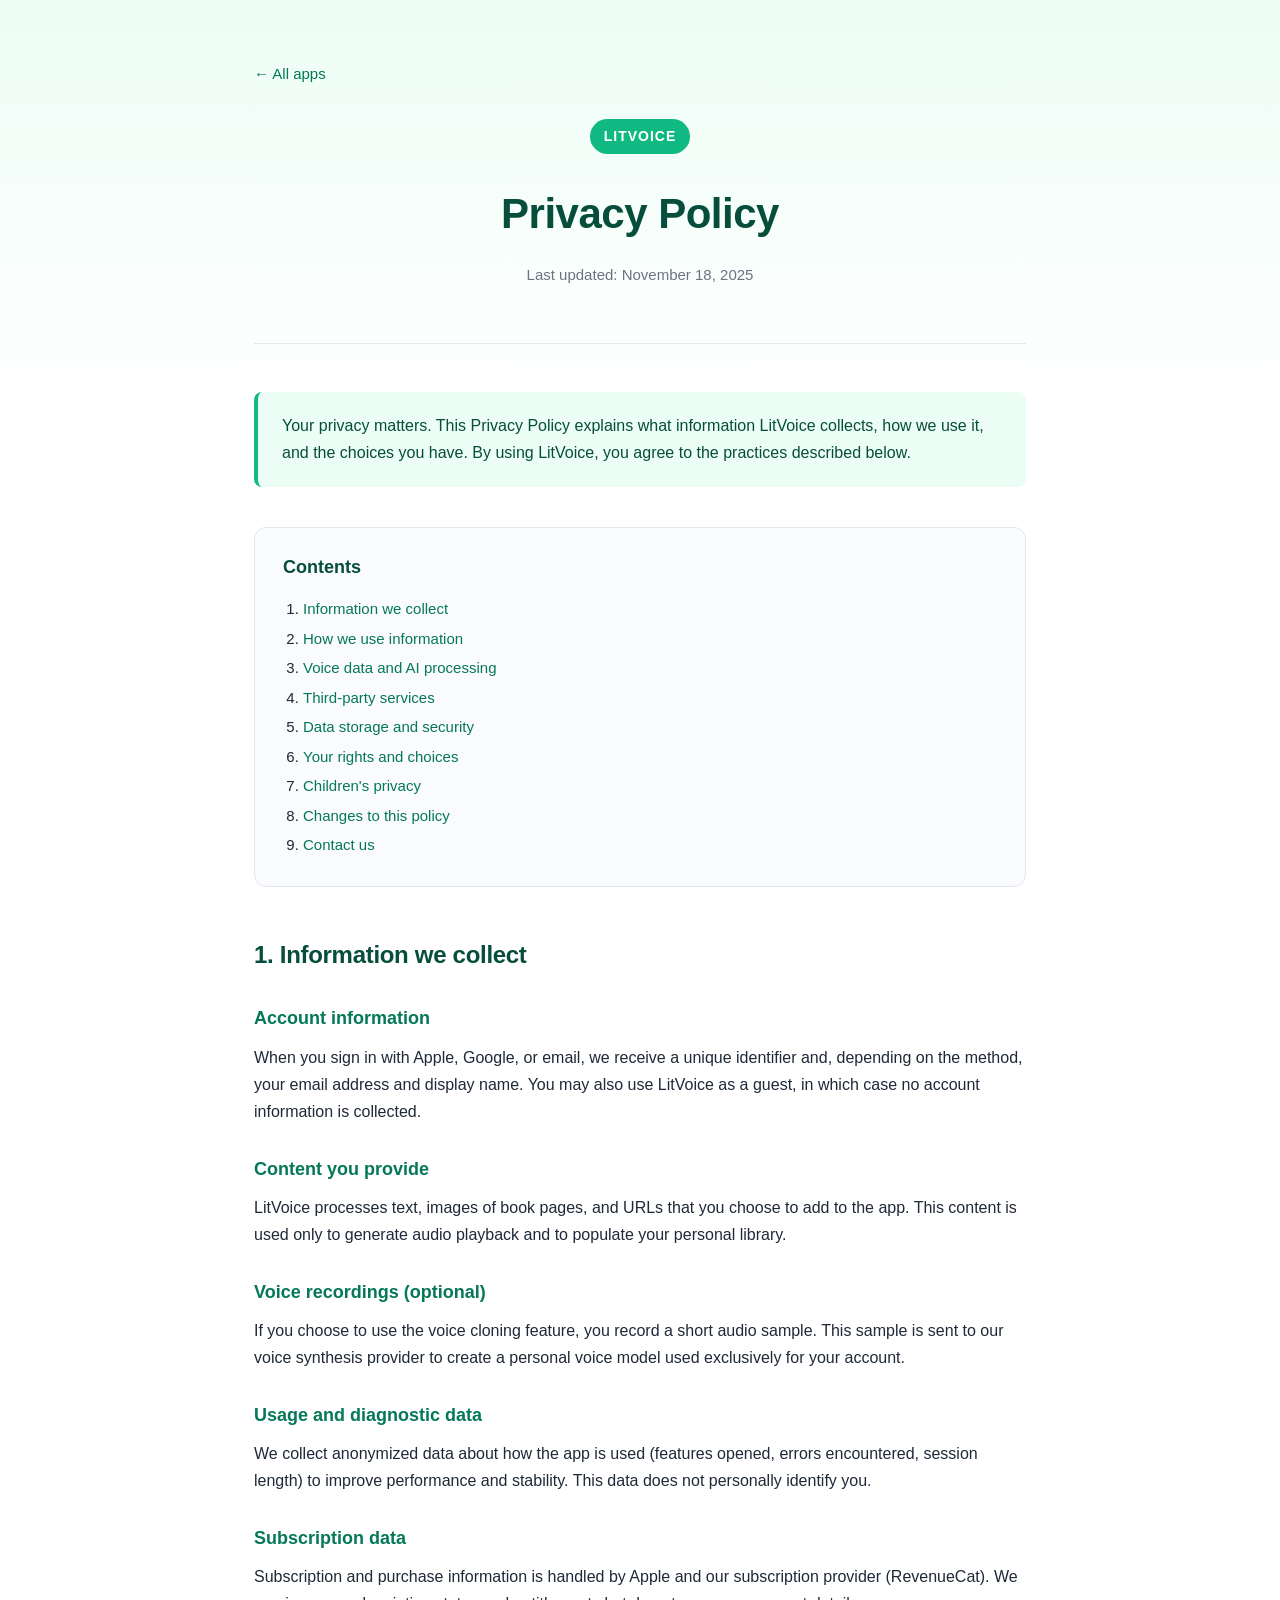
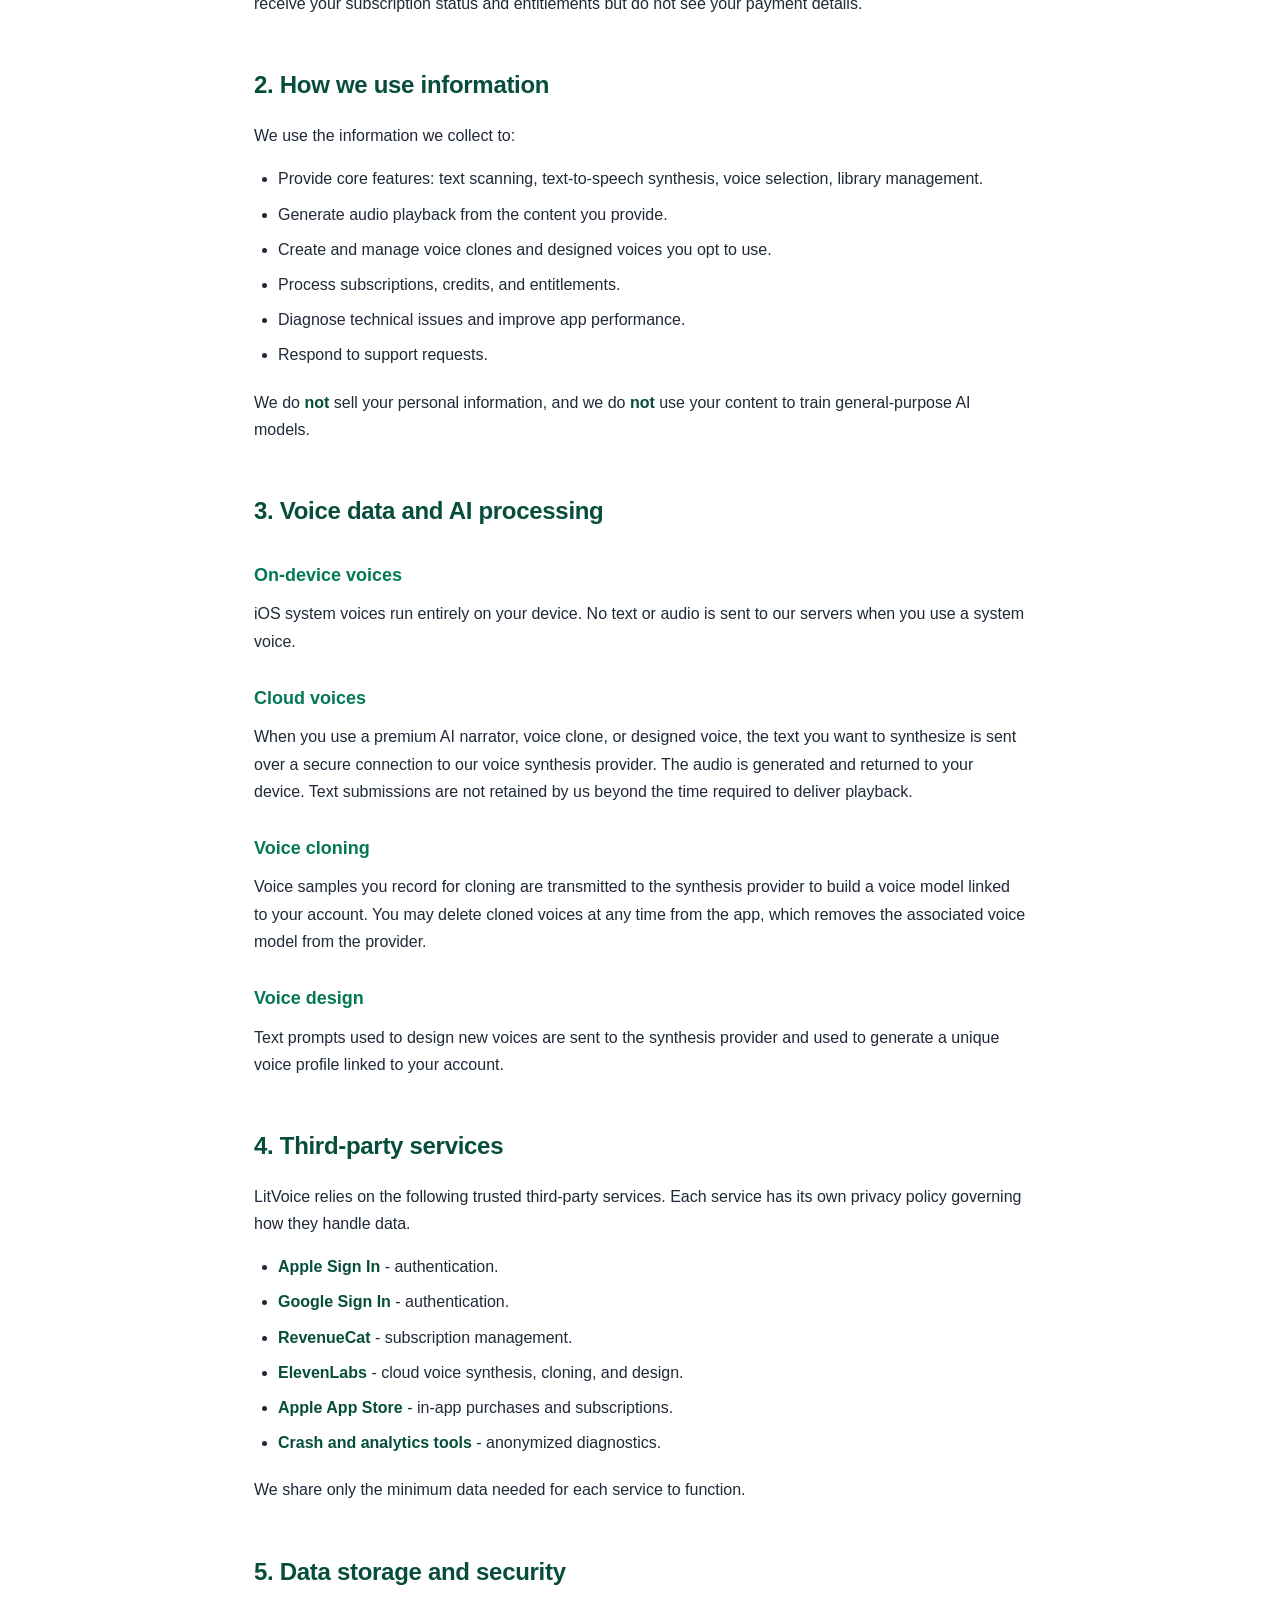
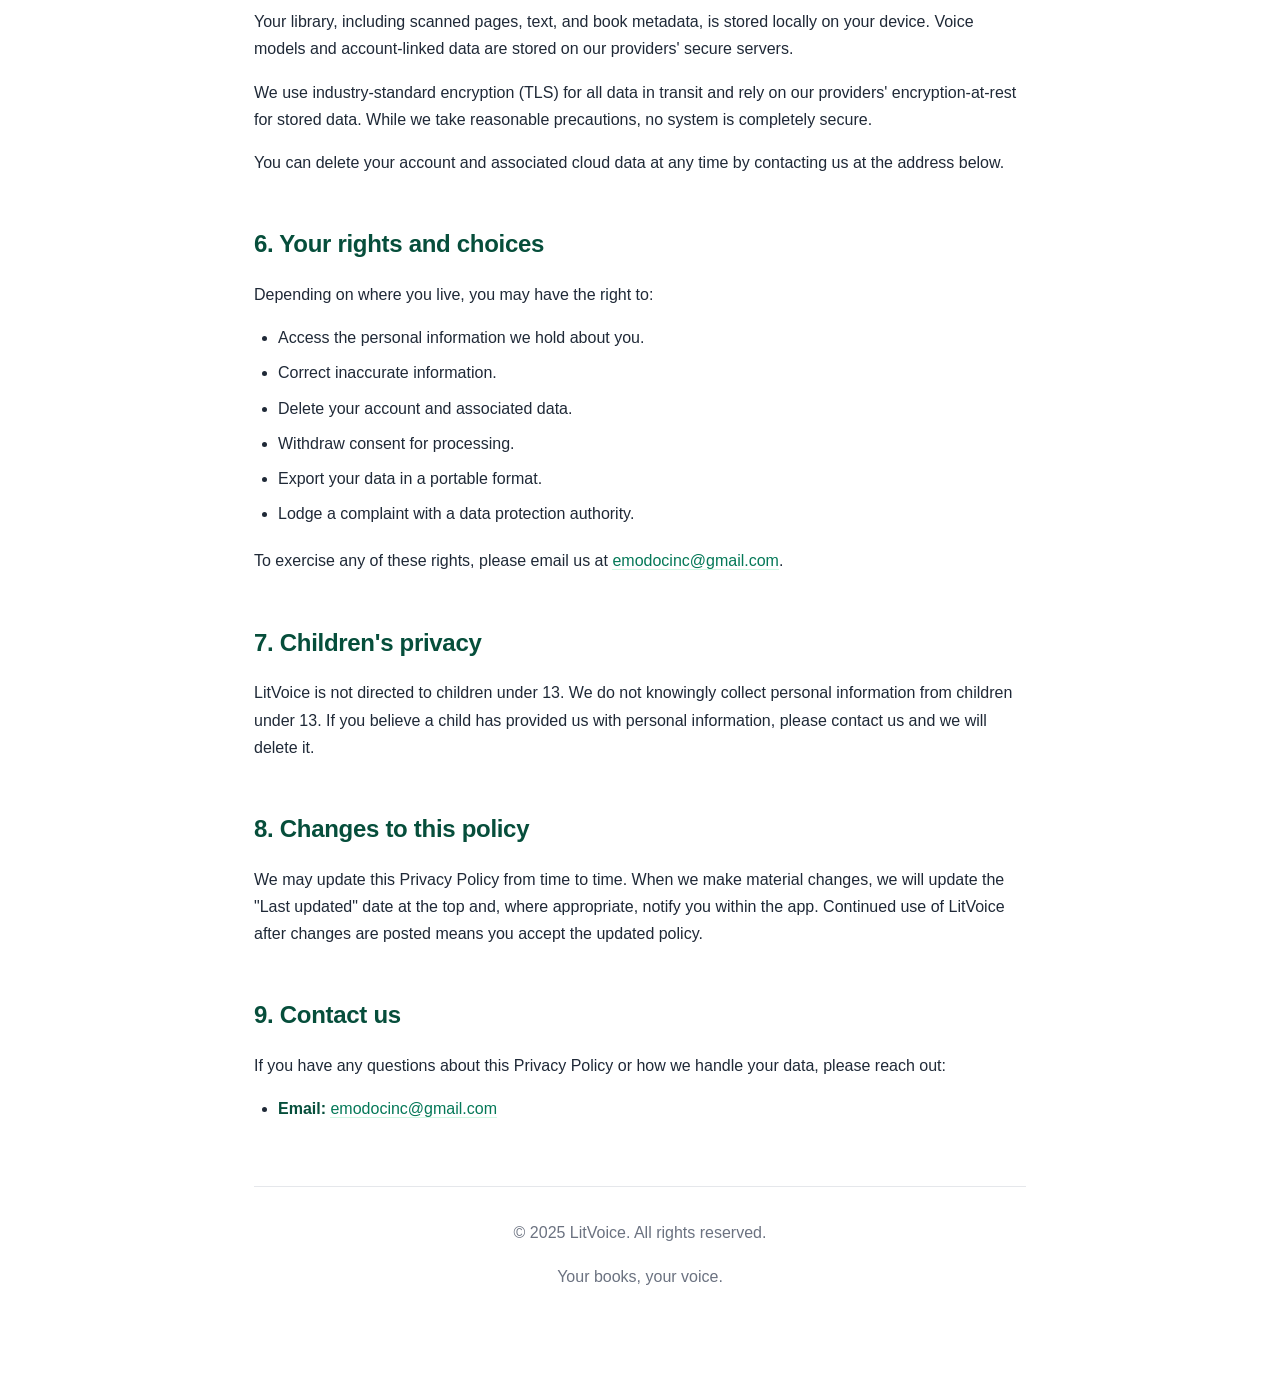
==== litvoice/privacy.html @ 5a737158 "Restructure site for GitHub Pages with app home page. Add Emodoc landing page, move LitVoice privacy" ====
<!DOCTYPE html>
<html lang="en">
<head>
  <meta charset="UTF-8">
  <meta name="viewport" content="width=device-width, initial-scale=1.0">
  <title>Privacy Policy - LitVoice</title>
  <link rel="stylesheet" href="../assets/css/common.css">
  <link rel="stylesheet" href="../assets/css/policy.css">
</head>
<body>
  <div class="container">

    <a class="back-link" href="../index.html">&larr; All apps</a>

    <header class="site-header">
      <span class="app-logo">LitVoice</span>
      <h1>Privacy Policy</h1>
      <p class="meta">Last updated: November 18, 2025</p>
    </header>

    <div class="intro">
      <p>Your privacy matters. This Privacy Policy explains what information LitVoice collects, how we use it, and the choices you have. By using LitVoice, you agree to the practices described below.</p>
    </div>

    <nav class="toc">
      <h3>Contents</h3>
      <ol>
        <li><a href="#info-we-collect">Information we collect</a></li>
        <li><a href="#how-we-use">How we use information</a></li>
        <li><a href="#voice-data">Voice data and AI processing</a></li>
        <li><a href="#third-parties">Third-party services</a></li>
        <li><a href="#data-storage">Data storage and security</a></li>
        <li><a href="#your-rights">Your rights and choices</a></li>
        <li><a href="#children">Children's privacy</a></li>
        <li><a href="#changes">Changes to this policy</a></li>
        <li><a href="#contact">Contact us</a></li>
      </ol>
    </nav>

    <section id="info-we-collect">
      <h2>1. Information we collect</h2>

      <h3>Account information</h3>
      <p>When you sign in with Apple, Google, or email, we receive a unique identifier and, depending on the method, your email address and display name. You may also use LitVoice as a guest, in which case no account information is collected.</p>

      <h3>Content you provide</h3>
      <p>LitVoice processes text, images of book pages, and URLs that you choose to add to the app. This content is used only to generate audio playback and to populate your personal library.</p>

      <h3>Voice recordings (optional)</h3>
      <p>If you choose to use the voice cloning feature, you record a short audio sample. This sample is sent to our voice synthesis provider to create a personal voice model used exclusively for your account.</p>

      <h3>Usage and diagnostic data</h3>
      <p>We collect anonymized data about how the app is used (features opened, errors encountered, session length) to improve performance and stability. This data does not personally identify you.</p>

      <h3>Subscription data</h3>
      <p>Subscription and purchase information is handled by Apple and our subscription provider (RevenueCat). We receive your subscription status and entitlements but do not see your payment details.</p>
    </section>

    <section id="how-we-use">
      <h2>2. How we use information</h2>
      <p>We use the information we collect to:</p>
      <ul>
        <li>Provide core features: text scanning, text-to-speech synthesis, voice selection, library management.</li>
        <li>Generate audio playback from the content you provide.</li>
        <li>Create and manage voice clones and designed voices you opt to use.</li>
        <li>Process subscriptions, credits, and entitlements.</li>
        <li>Diagnose technical issues and improve app performance.</li>
        <li>Respond to support requests.</li>
      </ul>
      <p>We do <strong>not</strong> sell your personal information, and we do <strong>not</strong> use your content to train general-purpose AI models.</p>
    </section>

    <section id="voice-data">
      <h2>3. Voice data and AI processing</h2>

      <h3>On-device voices</h3>
      <p>iOS system voices run entirely on your device. No text or audio is sent to our servers when you use a system voice.</p>

      <h3>Cloud voices</h3>
      <p>When you use a premium AI narrator, voice clone, or designed voice, the text you want to synthesize is sent over a secure connection to our voice synthesis provider. The audio is generated and returned to your device. Text submissions are not retained by us beyond the time required to deliver playback.</p>

      <h3>Voice cloning</h3>
      <p>Voice samples you record for cloning are transmitted to the synthesis provider to build a voice model linked to your account. You may delete cloned voices at any time from the app, which removes the associated voice model from the provider.</p>

      <h3>Voice design</h3>
      <p>Text prompts used to design new voices are sent to the synthesis provider and used to generate a unique voice profile linked to your account.</p>
    </section>

    <section id="third-parties">
      <h2>4. Third-party services</h2>
      <p>LitVoice relies on the following trusted third-party services. Each service has its own privacy policy governing how they handle data.</p>
      <ul>
        <li><strong>Apple Sign In</strong> - authentication.</li>
        <li><strong>Google Sign In</strong> - authentication.</li>
        <li><strong>RevenueCat</strong> - subscription management.</li>
        <li><strong>ElevenLabs</strong> - cloud voice synthesis, cloning, and design.</li>
        <li><strong>Apple App Store</strong> - in-app purchases and subscriptions.</li>
        <li><strong>Crash and analytics tools</strong> - anonymized diagnostics.</li>
      </ul>
      <p>We share only the minimum data needed for each service to function.</p>
    </section>

    <section id="data-storage">
      <h2>5. Data storage and security</h2>
      <p>Your library, including scanned pages, text, and book metadata, is stored locally on your device. Voice models and account-linked data are stored on our providers' secure servers.</p>
      <p>We use industry-standard encryption (TLS) for all data in transit and rely on our providers' encryption-at-rest for stored data. While we take reasonable precautions, no system is completely secure.</p>
      <p>You can delete your account and associated cloud data at any time by contacting us at the address below.</p>
    </section>

    <section id="your-rights">
      <h2>6. Your rights and choices</h2>
      <p>Depending on where you live, you may have the right to:</p>
      <ul>
        <li>Access the personal information we hold about you.</li>
        <li>Correct inaccurate information.</li>
        <li>Delete your account and associated data.</li>
        <li>Withdraw consent for processing.</li>
        <li>Export your data in a portable format.</li>
        <li>Lodge a complaint with a data protection authority.</li>
      </ul>
      <p>To exercise any of these rights, please email us at <a href="mailto:emodocinc@gmail.com">emodocinc@gmail.com</a>.</p>
    </section>

    <section id="children">
      <h2>7. Children's privacy</h2>
      <p>LitVoice is not directed to children under 13. We do not knowingly collect personal information from children under 13. If you believe a child has provided us with personal information, please contact us and we will delete it.</p>
    </section>

    <section id="changes">
      <h2>8. Changes to this policy</h2>
      <p>We may update this Privacy Policy from time to time. When we make material changes, we will update the "Last updated" date at the top and, where appropriate, notify you within the app. Continued use of LitVoice after changes are posted means you accept the updated policy.</p>
    </section>

    <section id="contact">
      <h2>9. Contact us</h2>
      <p>If you have any questions about this Privacy Policy or how we handle your data, please reach out:</p>
      <ul>
        <li><strong>Email:</strong> <a href="mailto:emodocinc@gmail.com">emodocinc@gmail.com</a></li>
      </ul>
    </section>

    <footer class="site-footer">
      <p>&copy; 2025 LitVoice. All rights reserved.</p>
      <p style="margin-top:8px;">Your books, your voice.</p>
    </footer>

  </div>
</body>
</html>
---- assets/css/common.css ----
:root {
  --emerald: #10B981;
  --emerald-dark: #047857;
  --emerald-deep: #064E3B;
  --mint: #ECFDF5;
  --mint-soft: #D1FAE5;
  --text: #1F2937;
  --text-light: #6B7280;
  --bg: #FFFFFF;
  --border: #E5E7EB;
}

* { box-sizing: border-box; margin: 0; padding: 0; }

body {
  font-family: -apple-system, BlinkMacSystemFont, "SF Pro Display", "Segoe UI", Roboto, sans-serif;
  background: linear-gradient(180deg, var(--mint) 0%, var(--bg) 400px);
  color: var(--text);
  line-height: 1.7;
  -webkit-font-smoothing: antialiased;
  min-height: 100vh;
}

.container {
  max-width: 820px;
  margin: 0 auto;
  padding: 60px 24px 80px;
}

.site-header {
  text-align: center;
  margin-bottom: 48px;
  padding-bottom: 40px;
  border-bottom: 1px solid var(--border);
}

.brand {
  display: inline-block;
  background: var(--emerald);
  color: white;
  font-weight: 700;
  font-size: 14px;
  letter-spacing: 1px;
  padding: 6px 14px;
  border-radius: 999px;
  margin-bottom: 24px;
  text-transform: uppercase;
  text-decoration: none;
}

h1 {
  font-size: 42px;
  font-weight: 800;
  color: var(--emerald-deep);
  margin-bottom: 12px;
  letter-spacing: -0.5px;
}

.subtitle,
.meta {
  color: var(--text-light);
  font-size: 15px;
}

h2 {
  font-size: 24px;
  font-weight: 700;
  color: var(--emerald-deep);
  margin-top: 48px;
  margin-bottom: 16px;
  letter-spacing: -0.3px;
}

h3 {
  font-size: 18px;
  font-weight: 600;
  color: var(--emerald-dark);
  margin-top: 28px;
  margin-bottom: 10px;
}

p { margin-bottom: 16px; font-size: 16px; }

ul { margin: 0 0 20px 24px; }

li { margin-bottom: 8px; font-size: 16px; }

strong {
  color: var(--emerald-deep);
  font-weight: 600;
}

a {
  color: var(--emerald-dark);
  text-decoration: none;
  border-bottom: 1px solid var(--mint-soft);
  transition: border-color 0.2s;
}

a:hover { border-bottom-color: var(--emerald); }

.back-link {
  display: inline-block;
  margin-bottom: 32px;
  font-size: 15px;
  border: none;
}

.back-link:hover { color: var(--emerald); }

.site-footer {
  margin-top: 64px;
  padding-top: 32px;
  border-top: 1px solid var(--border);
  text-align: center;
  color: var(--text-light);
  font-size: 14px;
}

.site-footer a {
  color: var(--emerald-dark);
  border: none;
}

@media (max-width: 600px) {
  .container { padding: 40px 18px 60px; }
  h1 { font-size: 32px; }
  h2 { font-size: 22px; }
}
---- assets/css/policy.css ----
.intro {
  background: var(--mint);
  border-left: 4px solid var(--emerald);
  padding: 20px 24px;
  border-radius: 8px;
  margin-bottom: 40px;
}

.intro p {
  margin: 0;
  color: var(--emerald-deep);
}

.toc {
  background: #FAFBFC;
  border: 1px solid var(--border);
  border-radius: 12px;
  padding: 24px 28px;
  margin-bottom: 48px;
}

.toc h3 {
  margin-top: 0;
  margin-bottom: 14px;
  color: var(--emerald-deep);
}

.toc ol { margin-left: 20px; }

.toc li {
  margin-bottom: 4px;
  font-size: 15px;
}

.toc a { border: none; }

.app-logo {
  display: inline-block;
  background: var(--emerald);
  color: white;
  font-weight: 700;
  font-size: 14px;
  letter-spacing: 1px;
  padding: 6px 14px;
  border-radius: 999px;
  margin-bottom: 24px;
  text-transform: uppercase;
}
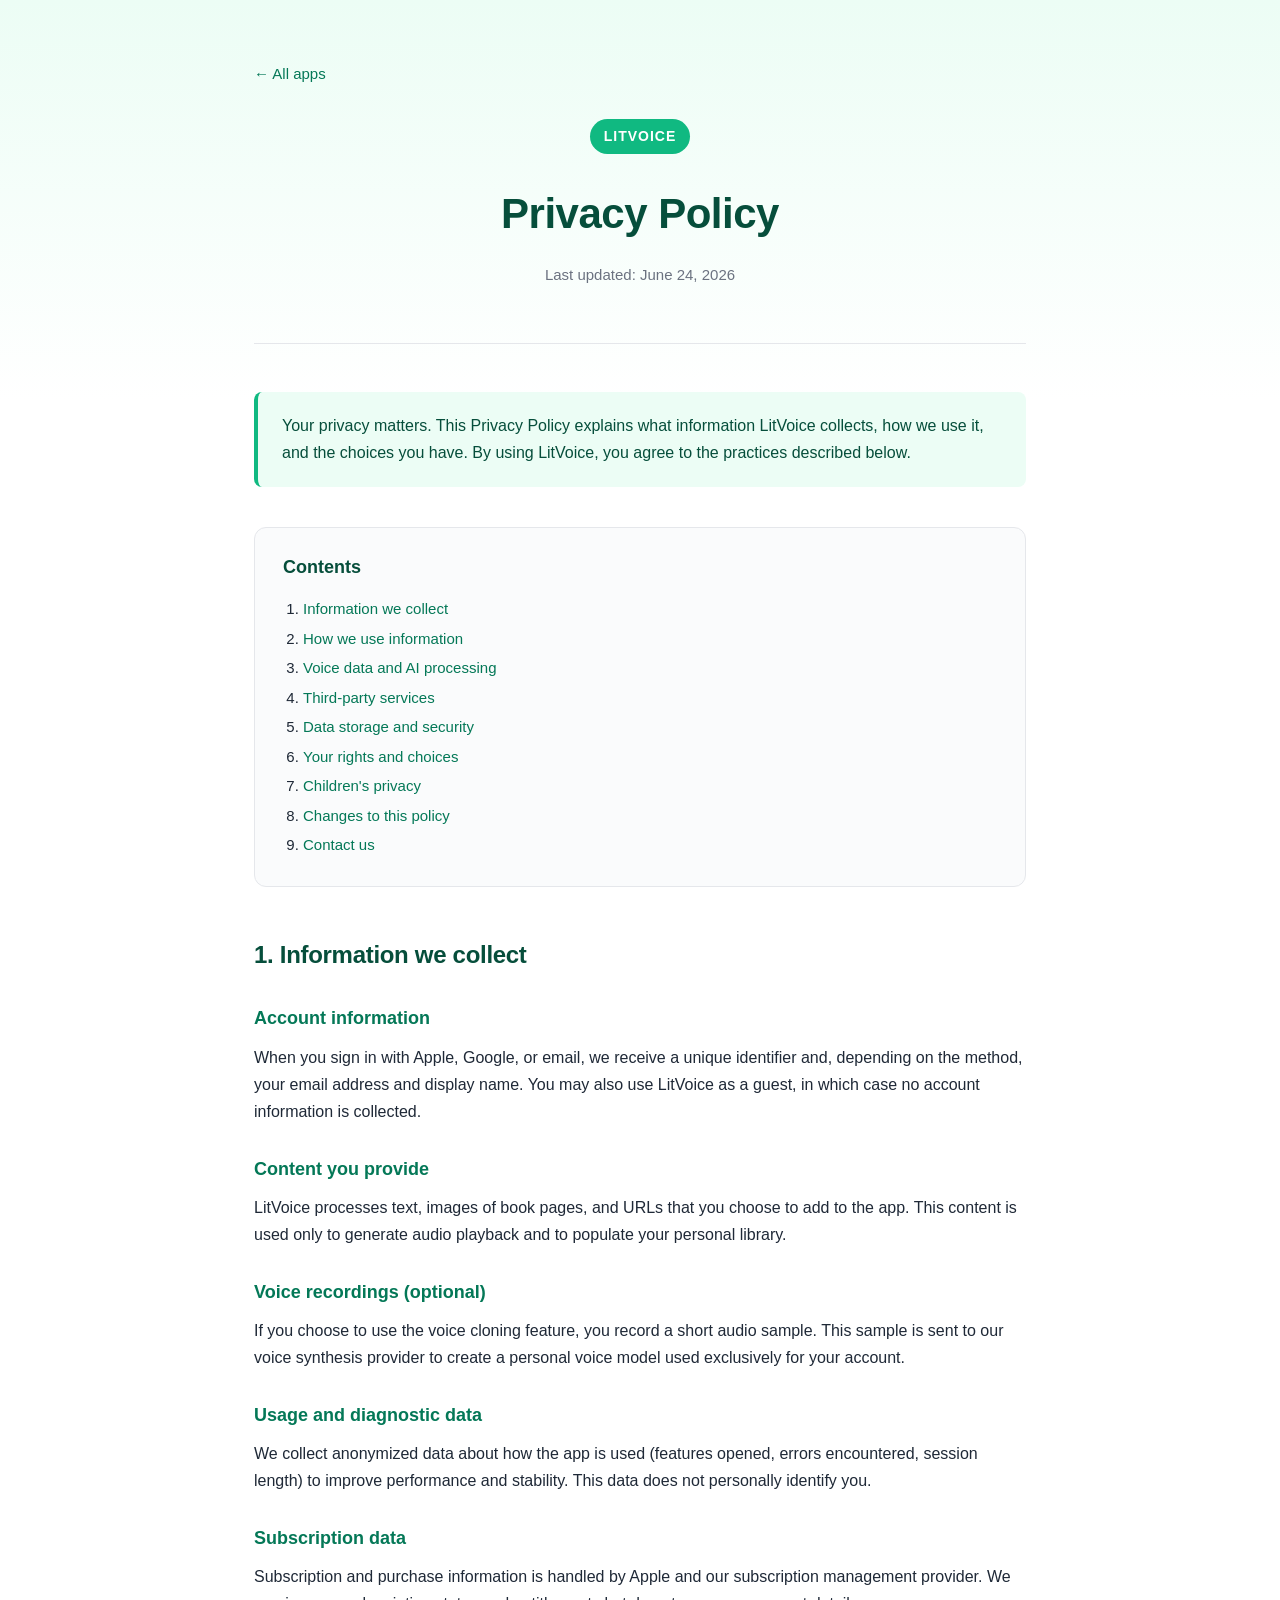
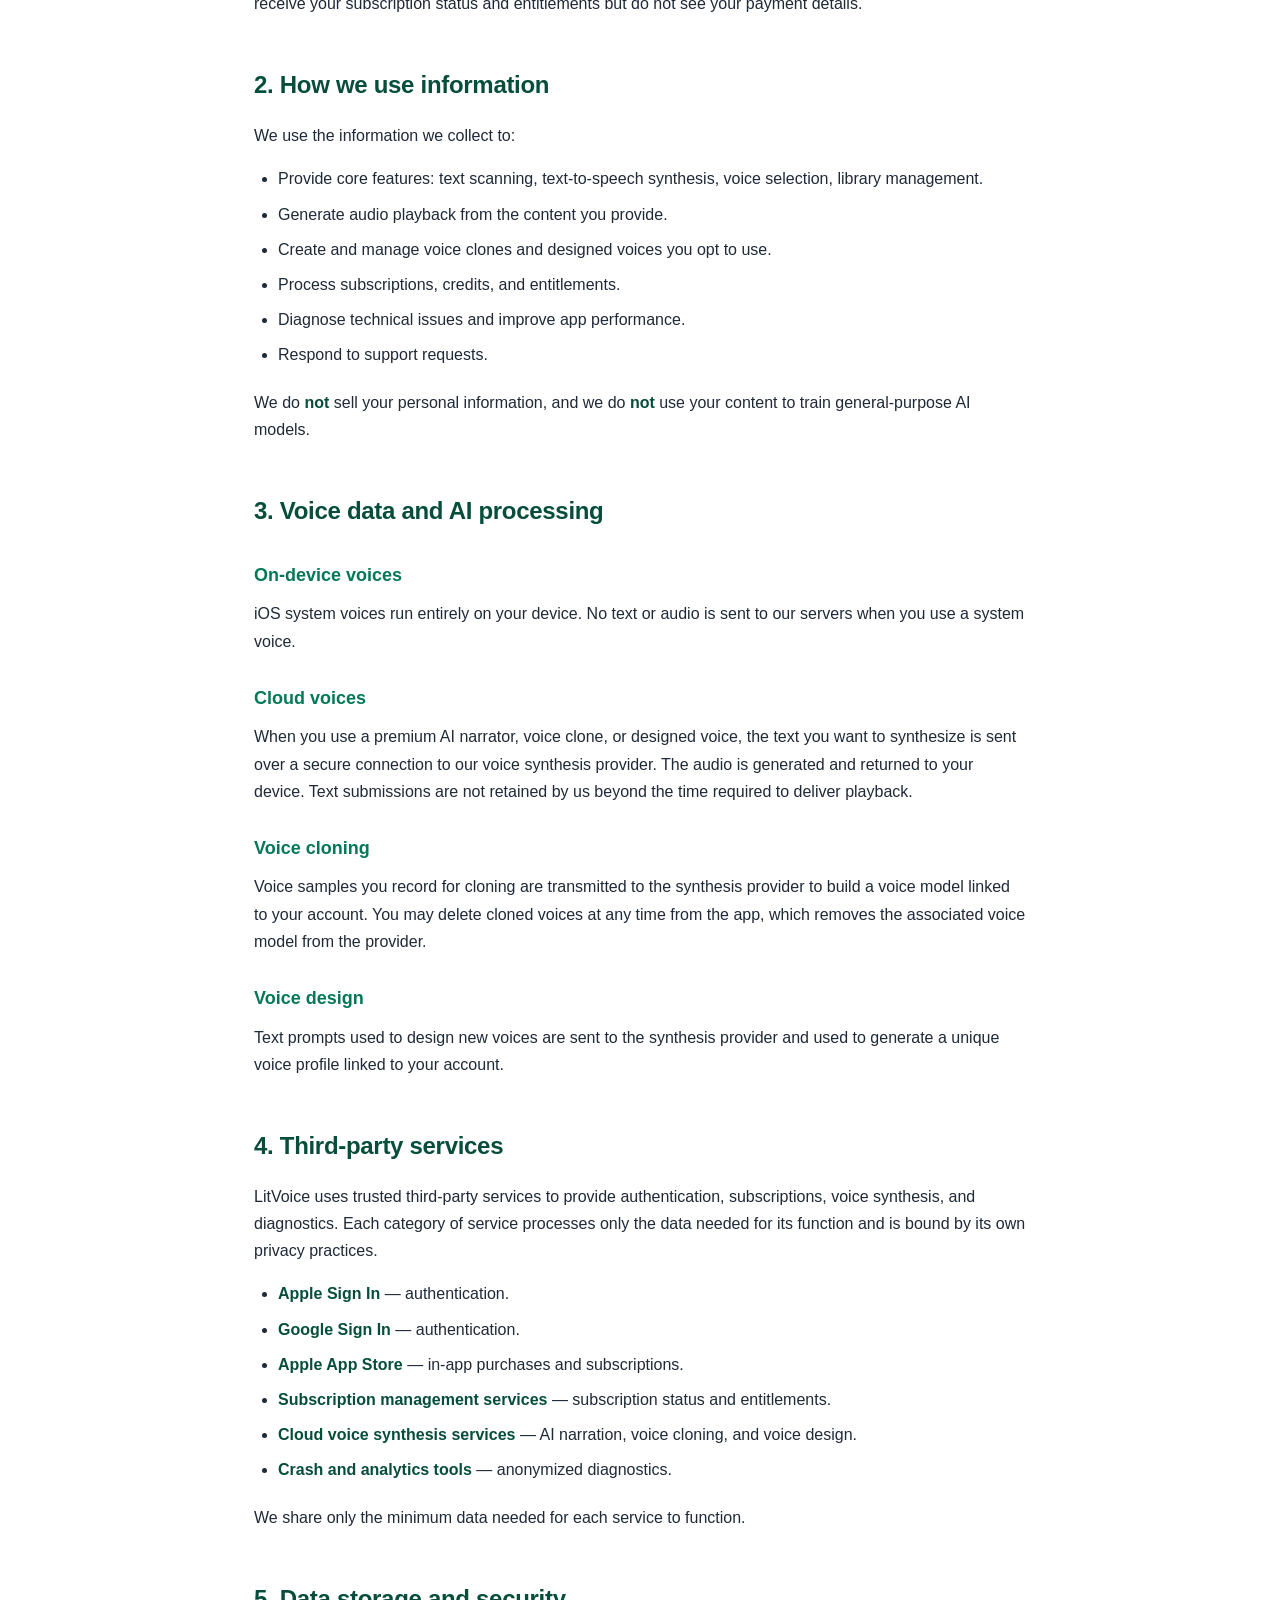
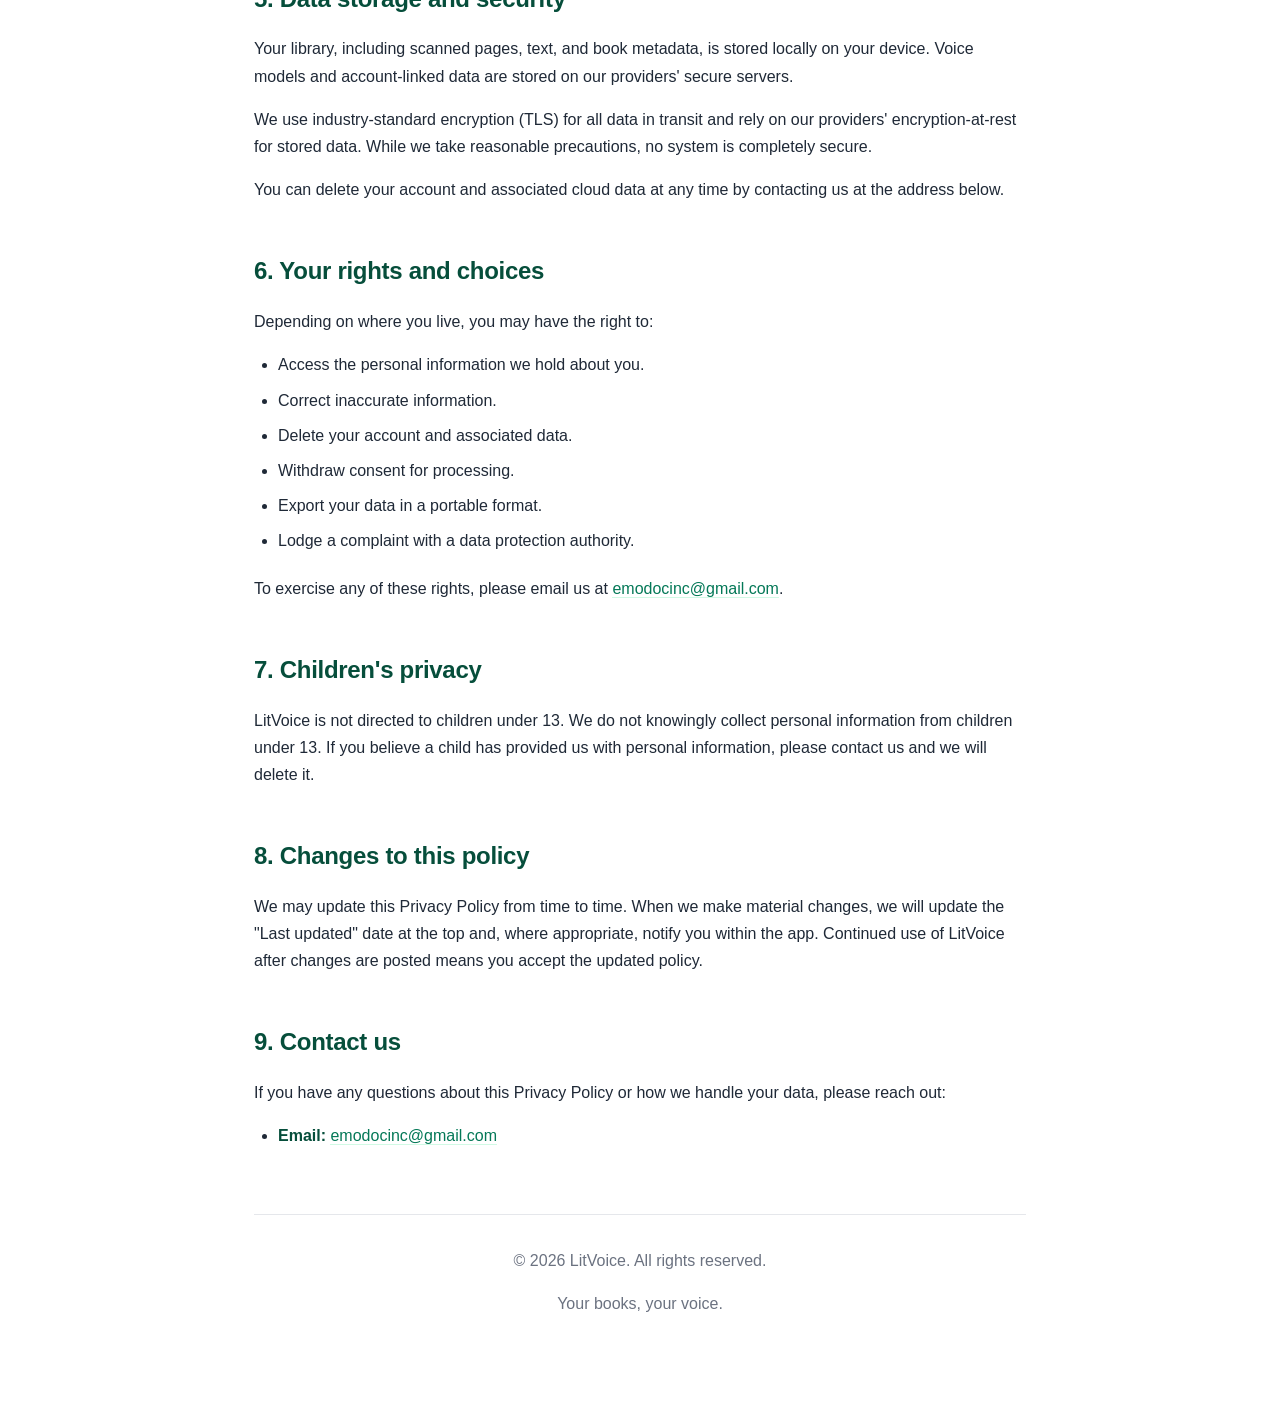
==== commit b8c4d32a: "Update privacy policy: anonymize vendors and year to 2026. Remove named backend providers and descri" ====
--- a/litvoice/privacy.html
+++ b/litvoice/privacy.html
@@ -15,7 +15,7 @@
     <header class="site-header">
       <span class="app-logo">LitVoice</span>
       <h1>Privacy Policy</h1>
-      <p class="meta">Last updated: November 18, 2025</p>
+      <p class="meta">Last updated: June 24, 2026</p>
     </header>
 
     <div class="intro">
@@ -53,7 +53,7 @@
       <p>We collect anonymized data about how the app is used (features opened, errors encountered, session length) to improve performance and stability. This data does not personally identify you.</p>
 
       <h3>Subscription data</h3>
-      <p>Subscription and purchase information is handled by Apple and our subscription provider (RevenueCat). We receive your subscription status and entitlements but do not see your payment details.</p>
+      <p>Subscription and purchase information is handled by Apple and our subscription management provider. We receive your subscription status and entitlements but do not see your payment details.</p>
     </section>
 
     <section id="how-we-use">
@@ -88,14 +88,14 @@
 
     <section id="third-parties">
       <h2>4. Third-party services</h2>
-      <p>LitVoice relies on the following trusted third-party services. Each service has its own privacy policy governing how they handle data.</p>
+      <p>LitVoice uses trusted third-party services to provide authentication, subscriptions, voice synthesis, and diagnostics. Each category of service processes only the data needed for its function and is bound by its own privacy practices.</p>
       <ul>
-        <li><strong>Apple Sign In</strong> - authentication.</li>
-        <li><strong>Google Sign In</strong> - authentication.</li>
-        <li><strong>RevenueCat</strong> - subscription management.</li>
-        <li><strong>ElevenLabs</strong> - cloud voice synthesis, cloning, and design.</li>
-        <li><strong>Apple App Store</strong> - in-app purchases and subscriptions.</li>
-        <li><strong>Crash and analytics tools</strong> - anonymized diagnostics.</li>
+        <li><strong>Apple Sign In</strong> — authentication.</li>
+        <li><strong>Google Sign In</strong> — authentication.</li>
+        <li><strong>Apple App Store</strong> — in-app purchases and subscriptions.</li>
+        <li><strong>Subscription management services</strong> — subscription status and entitlements.</li>
+        <li><strong>Cloud voice synthesis services</strong> — AI narration, voice cloning, and voice design.</li>
+        <li><strong>Crash and analytics tools</strong> — anonymized diagnostics.</li>
       </ul>
       <p>We share only the minimum data needed for each service to function.</p>
     </section>
@@ -140,7 +140,7 @@
     </section>
 
     <footer class="site-footer">
-      <p>&copy; 2025 LitVoice. All rights reserved.</p>
+      <p>&copy; 2026 LitVoice. All rights reserved.</p>
       <p style="margin-top:8px;">Your books, your voice.</p>
     </footer>
 
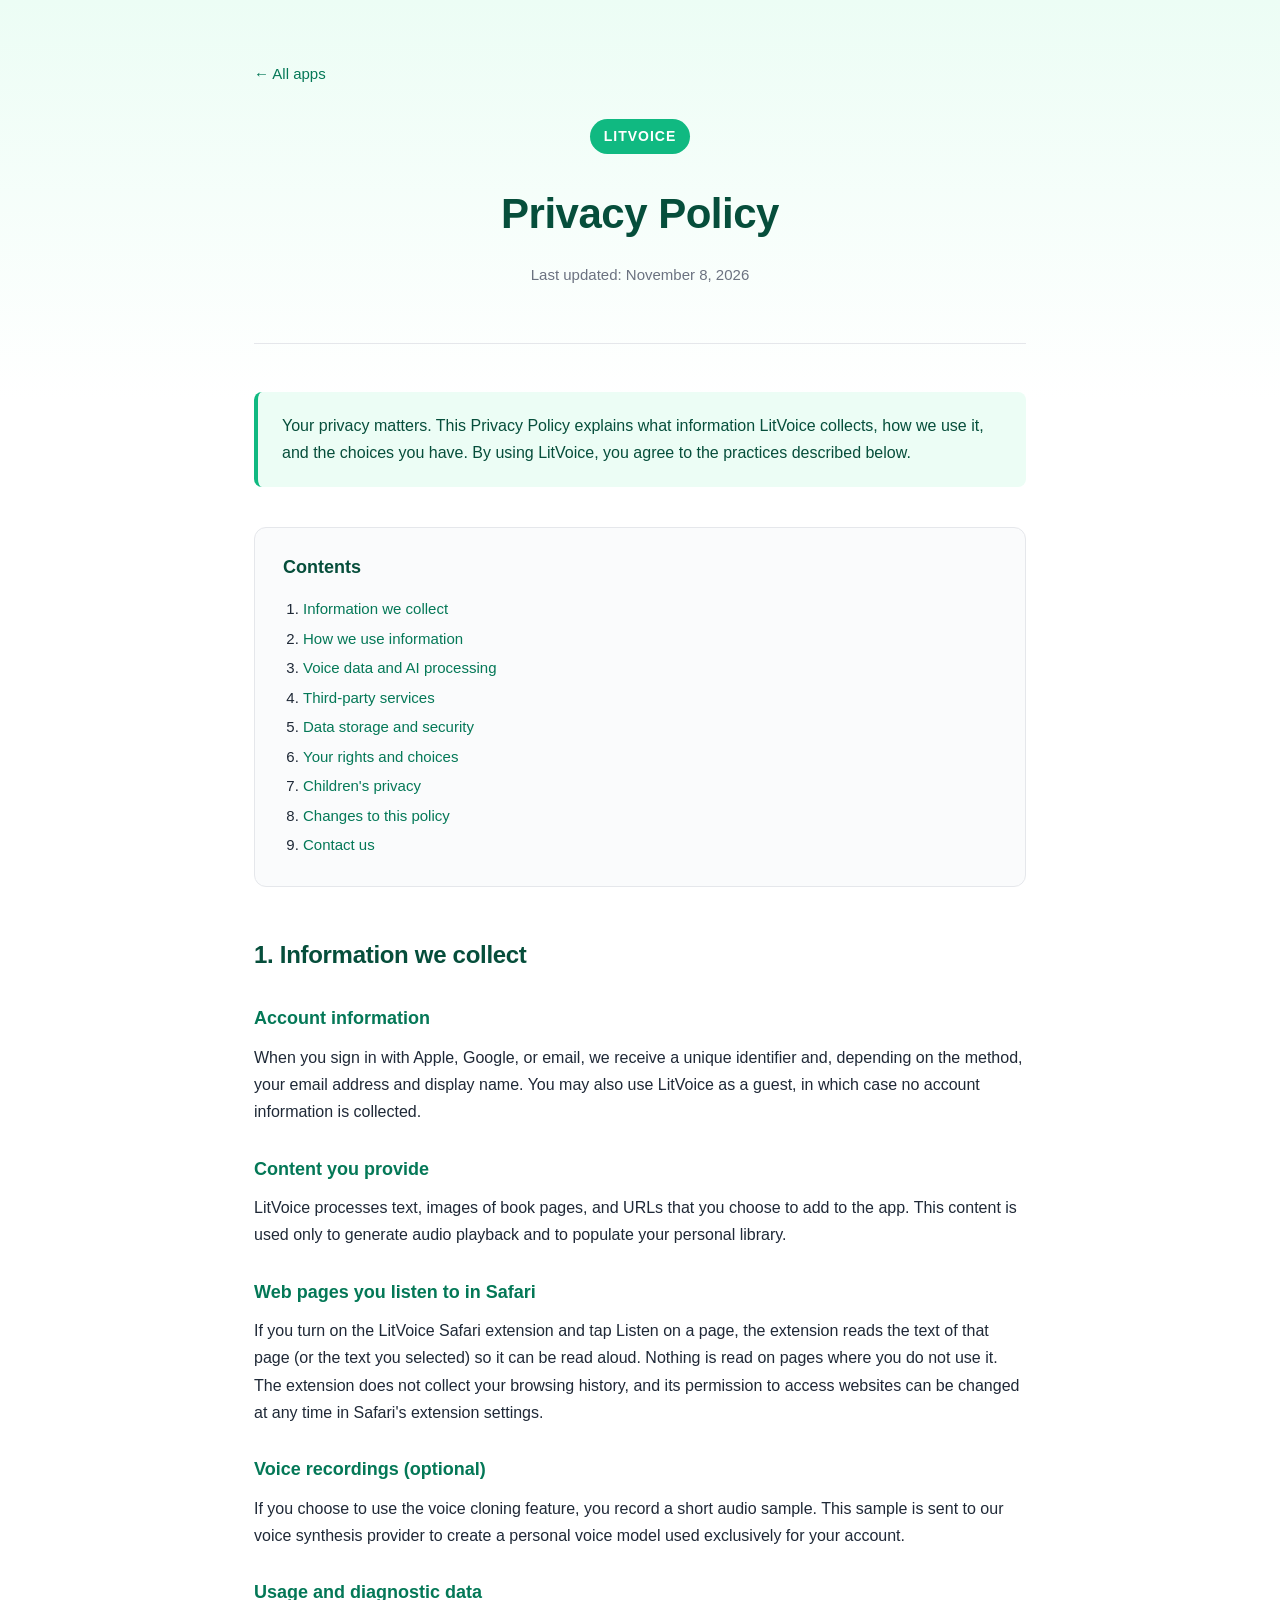
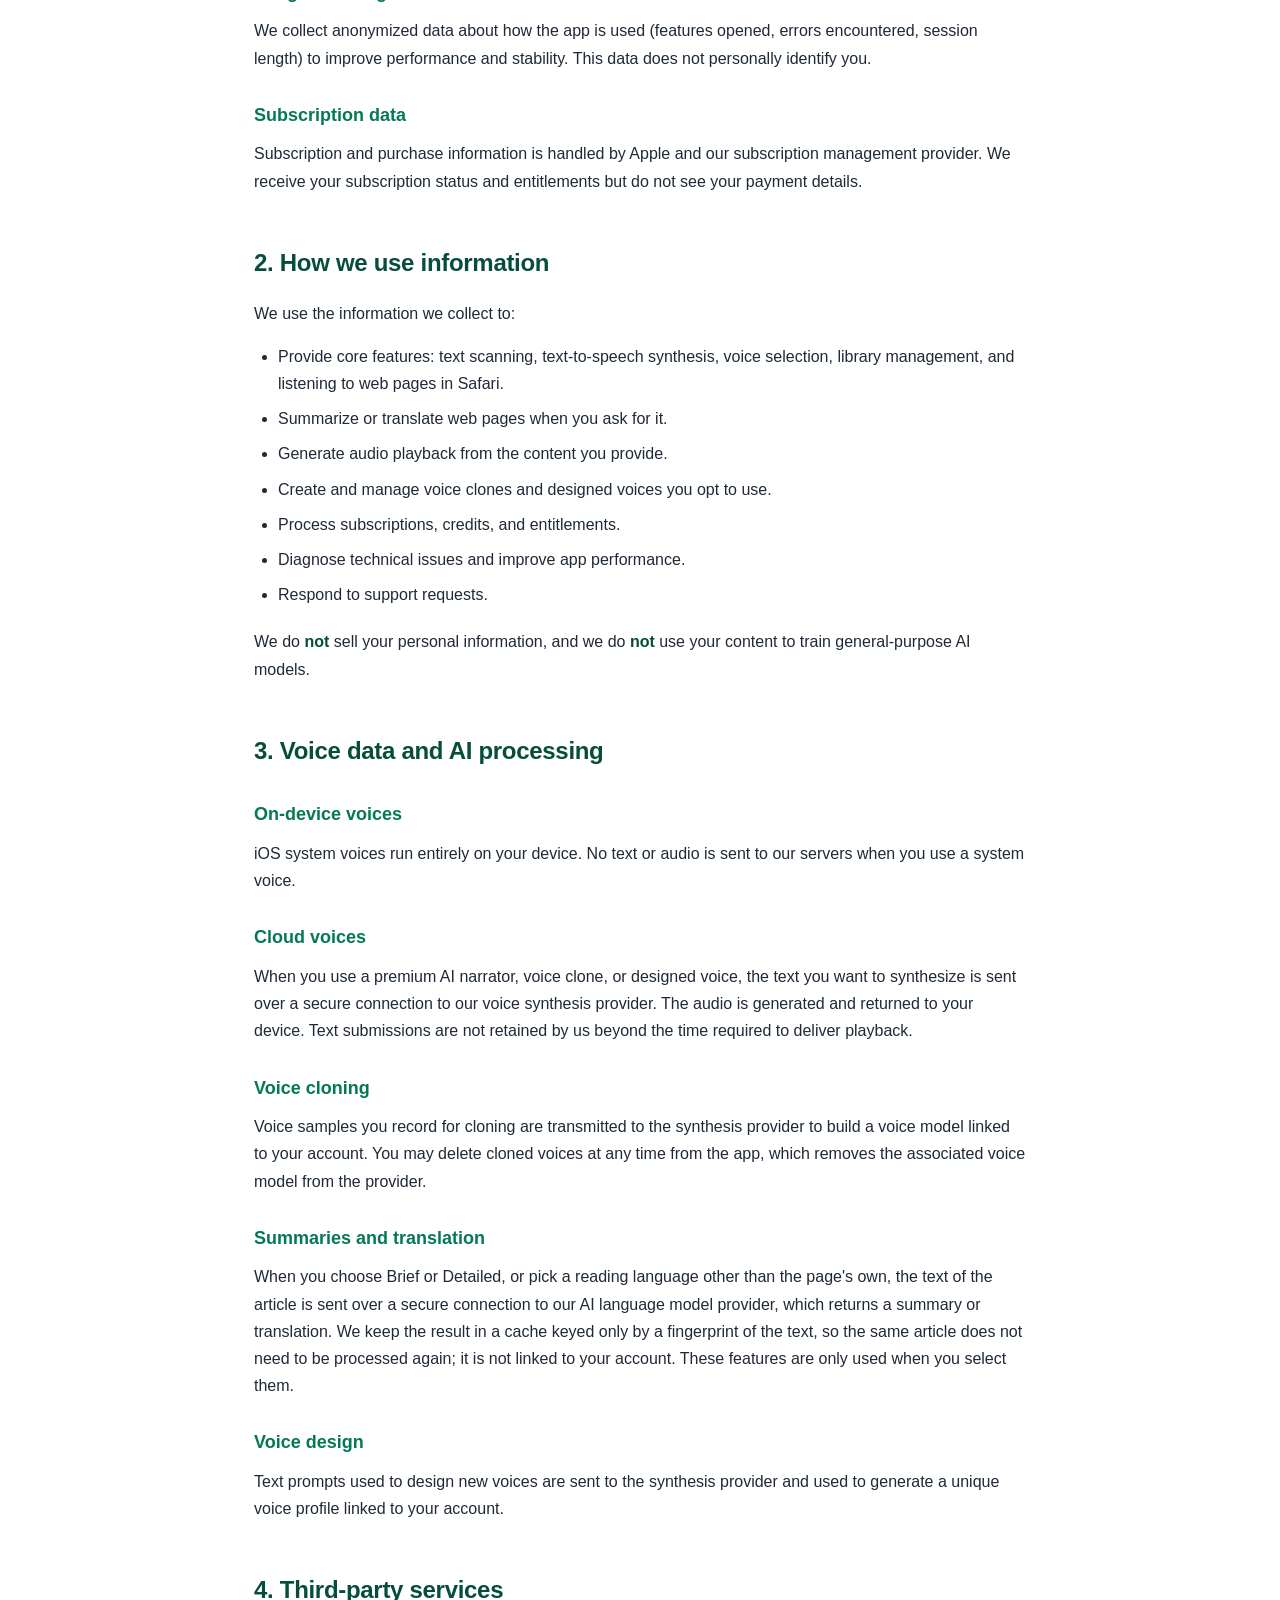
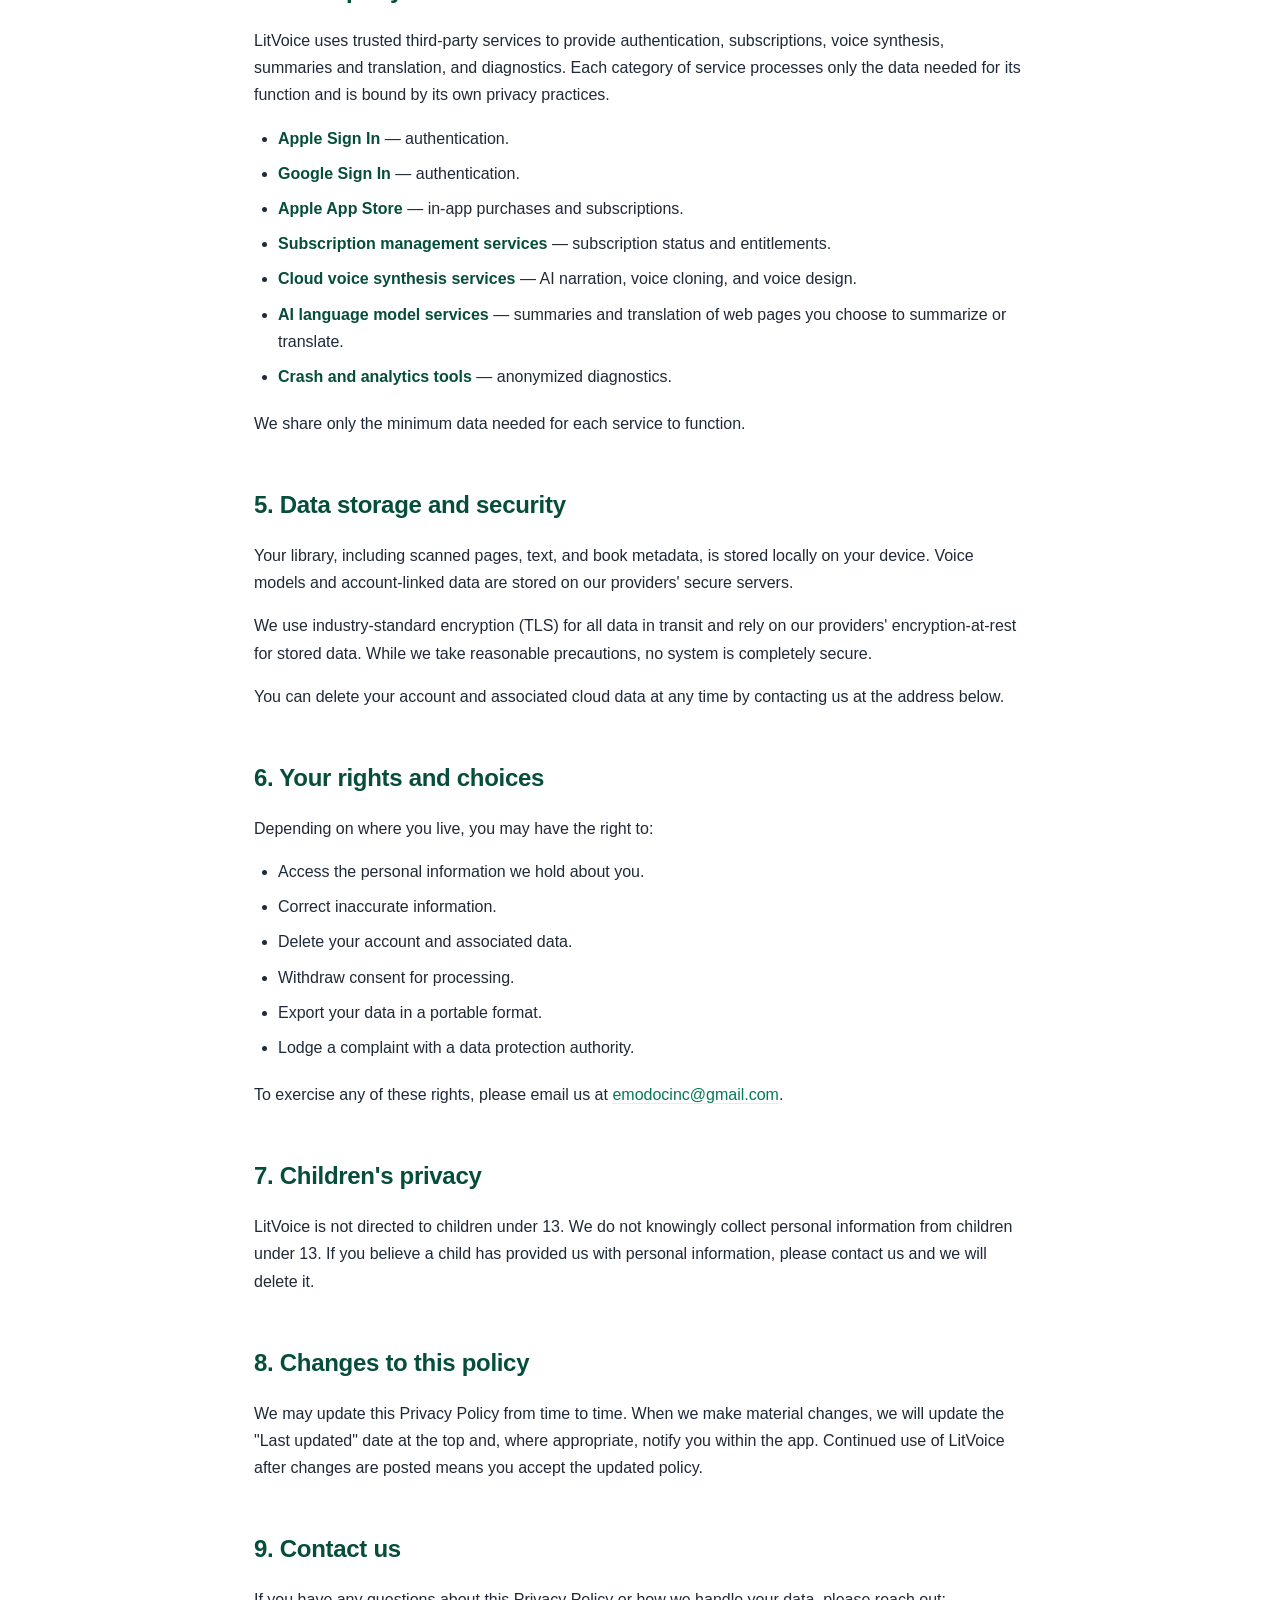
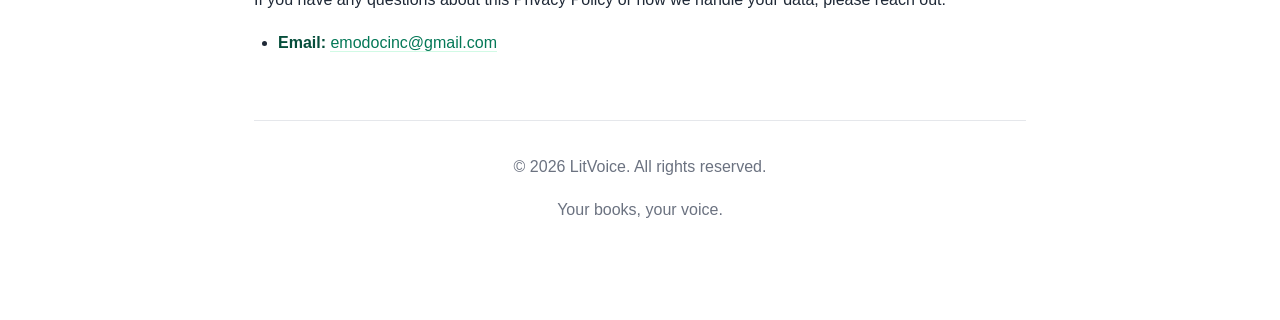
==== commit 9488f2b0: "LitVoice privacy: Safari extension, page summaries and translation The 1.3.1 release adds a Safari e" ====
--- a/litvoice/privacy.html
+++ b/litvoice/privacy.html
@@ -15,7 +15,7 @@
     <header class="site-header">
       <span class="app-logo">LitVoice</span>
       <h1>Privacy Policy</h1>
-      <p class="meta">Last updated: June 24, 2026</p>
+      <p class="meta">Last updated: November 8, 2026</p>
     </header>
 
     <div class="intro">
@@ -46,6 +46,9 @@
       <h3>Content you provide</h3>
       <p>LitVoice processes text, images of book pages, and URLs that you choose to add to the app. This content is used only to generate audio playback and to populate your personal library.</p>
 
+      <h3>Web pages you listen to in Safari</h3>
+      <p>If you turn on the LitVoice Safari extension and tap Listen on a page, the extension reads the text of that page (or the text you selected) so it can be read aloud. Nothing is read on pages where you do not use it. The extension does not collect your browsing history, and its permission to access websites can be changed at any time in Safari's extension settings.</p>
+
       <h3>Voice recordings (optional)</h3>
       <p>If you choose to use the voice cloning feature, you record a short audio sample. This sample is sent to our voice synthesis provider to create a personal voice model used exclusively for your account.</p>
 
@@ -60,7 +63,8 @@
       <h2>2. How we use information</h2>
       <p>We use the information we collect to:</p>
       <ul>
-        <li>Provide core features: text scanning, text-to-speech synthesis, voice selection, library management.</li>
+        <li>Provide core features: text scanning, text-to-speech synthesis, voice selection, library management, and listening to web pages in Safari.</li>
+        <li>Summarize or translate web pages when you ask for it.</li>
         <li>Generate audio playback from the content you provide.</li>
         <li>Create and manage voice clones and designed voices you opt to use.</li>
         <li>Process subscriptions, credits, and entitlements.</li>
@@ -82,19 +86,23 @@
       <h3>Voice cloning</h3>
       <p>Voice samples you record for cloning are transmitted to the synthesis provider to build a voice model linked to your account. You may delete cloned voices at any time from the app, which removes the associated voice model from the provider.</p>
 
+      <h3>Summaries and translation</h3>
+      <p>When you choose Brief or Detailed, or pick a reading language other than the page's own, the text of the article is sent over a secure connection to our AI language model provider, which returns a summary or translation. We keep the result in a cache keyed only by a fingerprint of the text, so the same article does not need to be processed again; it is not linked to your account. These features are only used when you select them.</p>
+
       <h3>Voice design</h3>
       <p>Text prompts used to design new voices are sent to the synthesis provider and used to generate a unique voice profile linked to your account.</p>
     </section>
 
     <section id="third-parties">
       <h2>4. Third-party services</h2>
-      <p>LitVoice uses trusted third-party services to provide authentication, subscriptions, voice synthesis, and diagnostics. Each category of service processes only the data needed for its function and is bound by its own privacy practices.</p>
+      <p>LitVoice uses trusted third-party services to provide authentication, subscriptions, voice synthesis, summaries and translation, and diagnostics. Each category of service processes only the data needed for its function and is bound by its own privacy practices.</p>
       <ul>
         <li><strong>Apple Sign In</strong> — authentication.</li>
         <li><strong>Google Sign In</strong> — authentication.</li>
         <li><strong>Apple App Store</strong> — in-app purchases and subscriptions.</li>
         <li><strong>Subscription management services</strong> — subscription status and entitlements.</li>
         <li><strong>Cloud voice synthesis services</strong> — AI narration, voice cloning, and voice design.</li>
+        <li><strong>AI language model services</strong> — summaries and translation of web pages you choose to summarize or translate.</li>
         <li><strong>Crash and analytics tools</strong> — anonymized diagnostics.</li>
       </ul>
       <p>We share only the minimum data needed for each service to function.</p>
